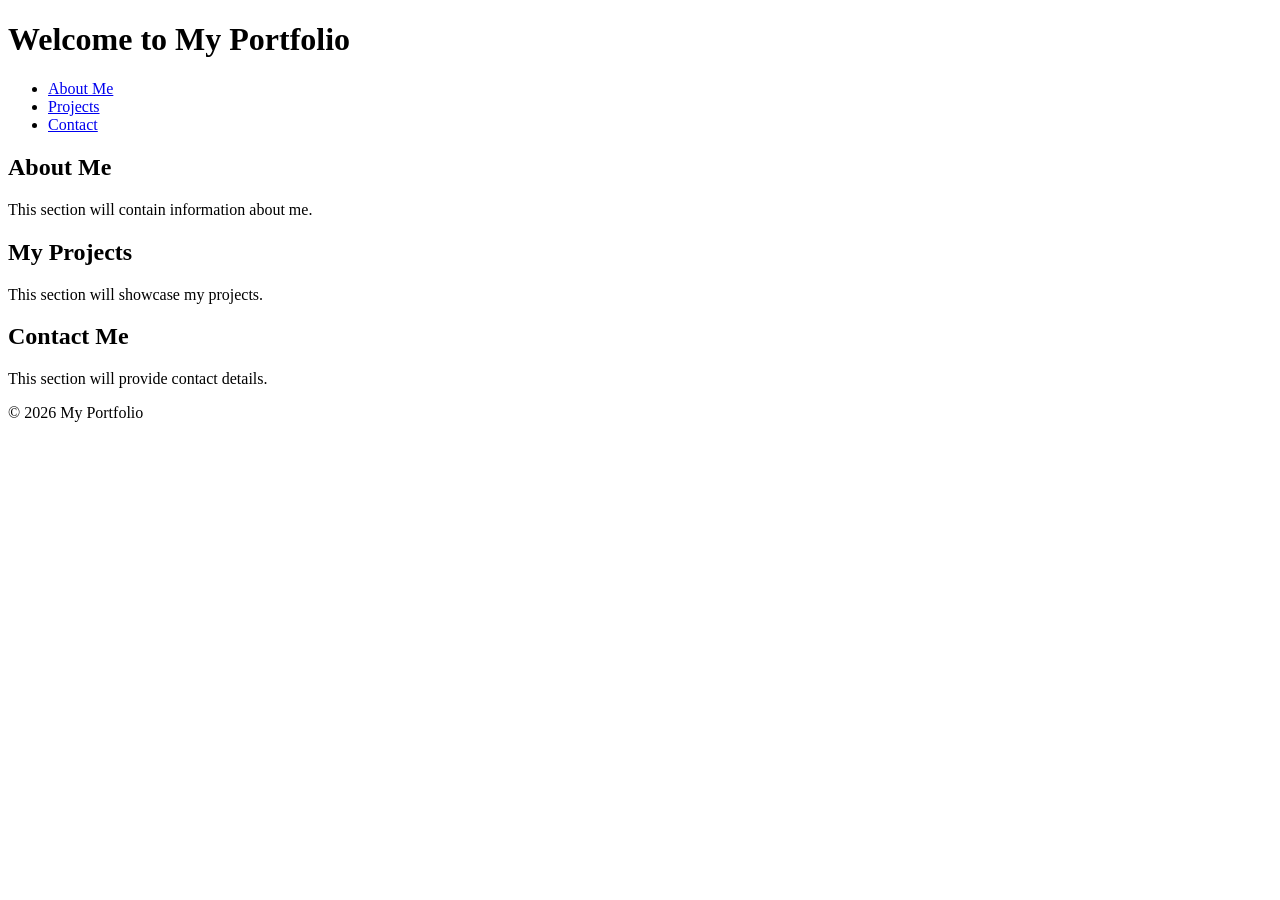
==== index.html @ 27ebf7d4 "Create index.html for portfolio structure" ====
<!DOCTYPE html>
<html lang="en">
<head>
    <meta charset="UTF-8">
    <meta name="viewport" content="width=device-width, initial-scale=1.0">
    <title>Portfolio</title>
</head>
<body>
    <header>
        <h1>Welcome to My Portfolio</h1>
        <nav>
            <ul>
                <li><a href="#about">About Me</a></li>
                <li><a href="#projects">Projects</a></li>
                <li><a href="#contact">Contact</a></li>
            </ul>
        </nav>
    </header>

    <section id="about">
        <h2>About Me</h2>
        <p>This section will contain information about me.</p>
    </section>

    <section id="projects">
        <h2>My Projects</h2>
        <p>This section will showcase my projects.</p>
    </section>

    <section id="contact">
        <h2>Contact Me</h2>
        <p>This section will provide contact details.</p>
    </section>

    <footer>
        <p>&copy; 2026 My Portfolio</p>
    </footer>
</body>
</html>
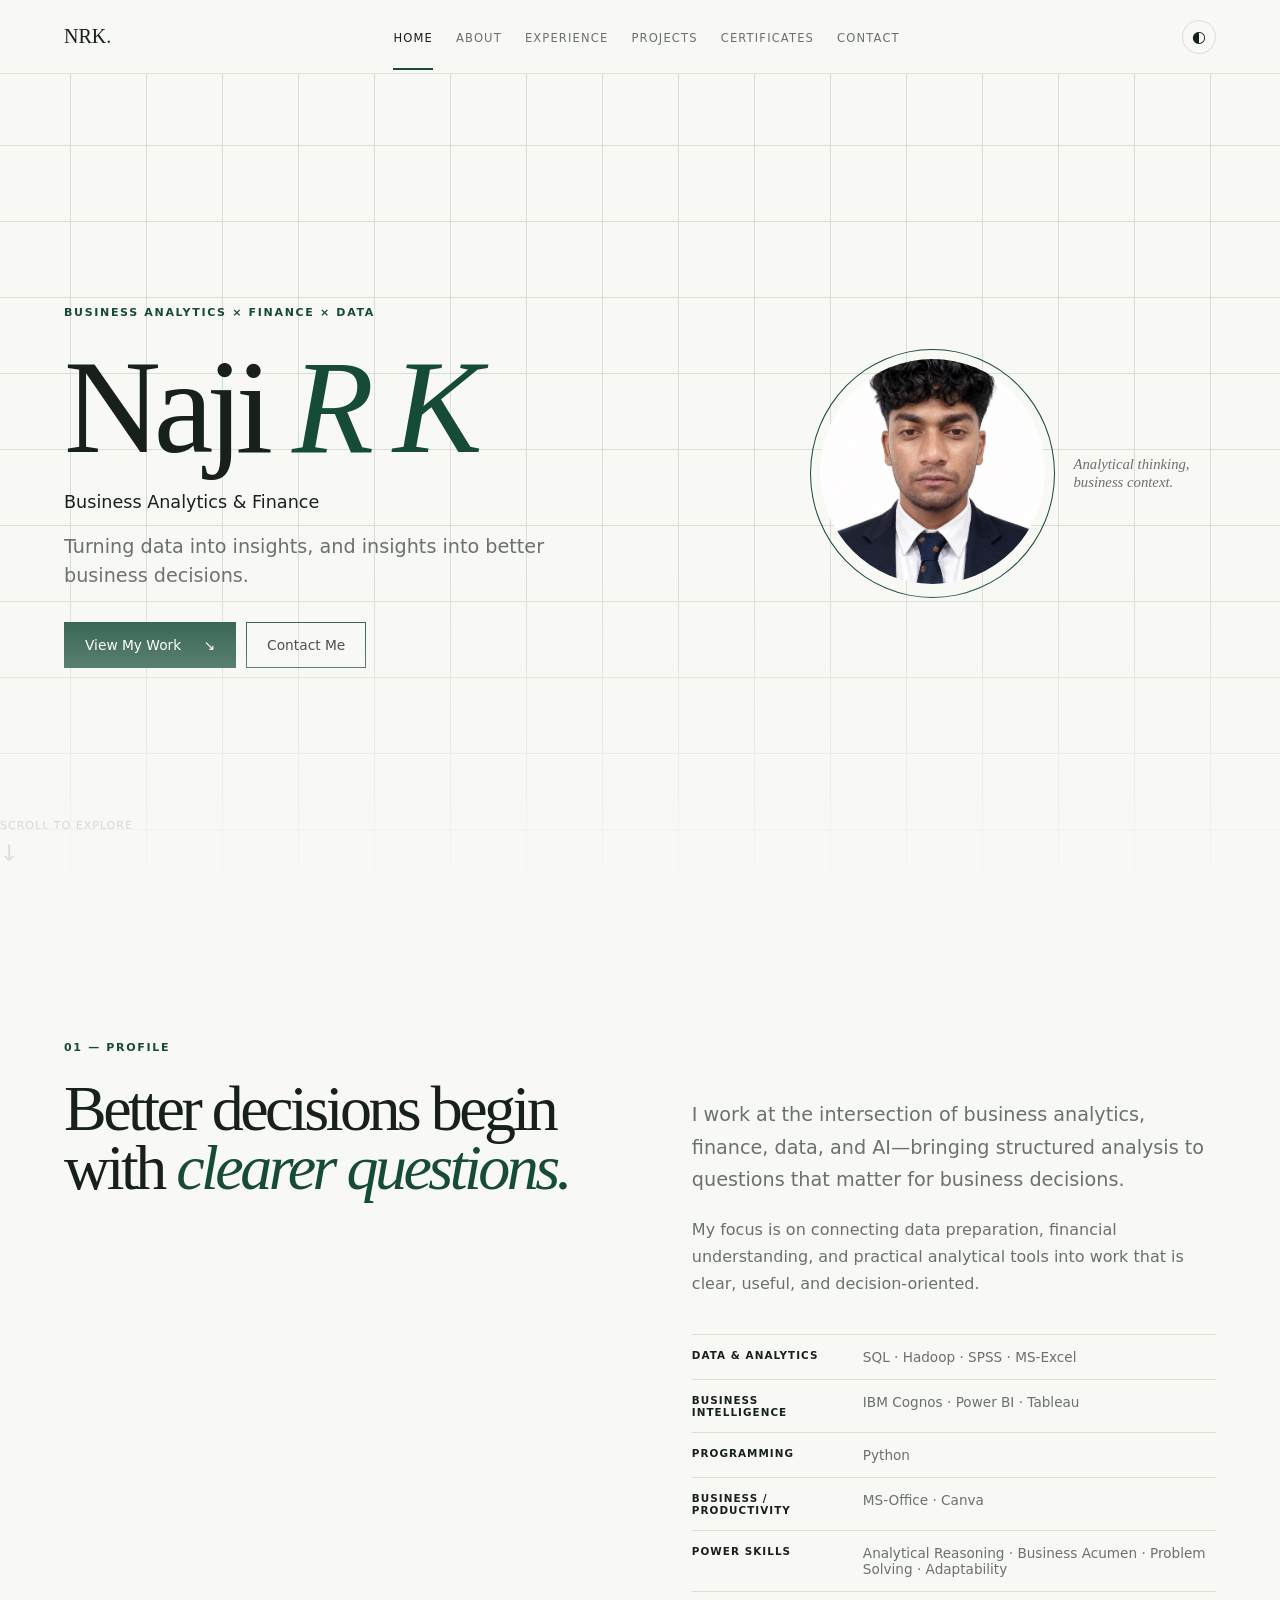
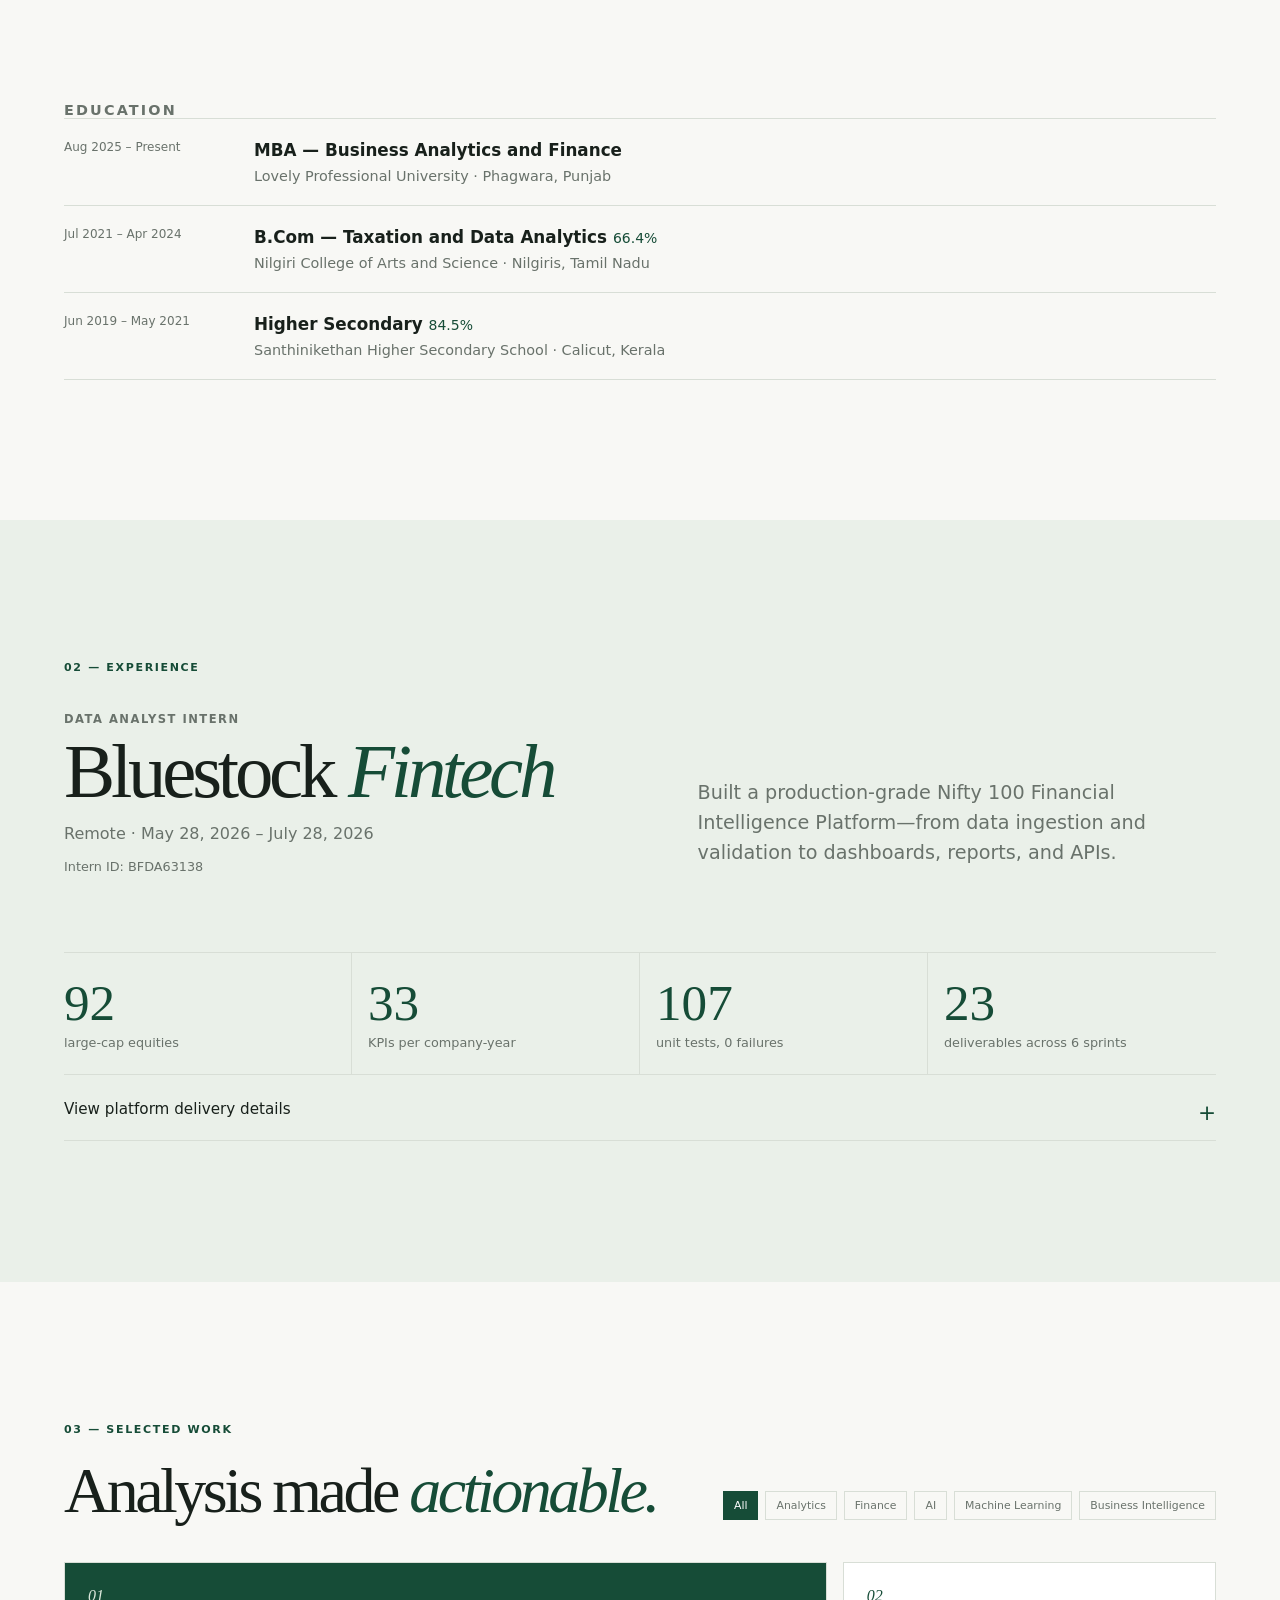
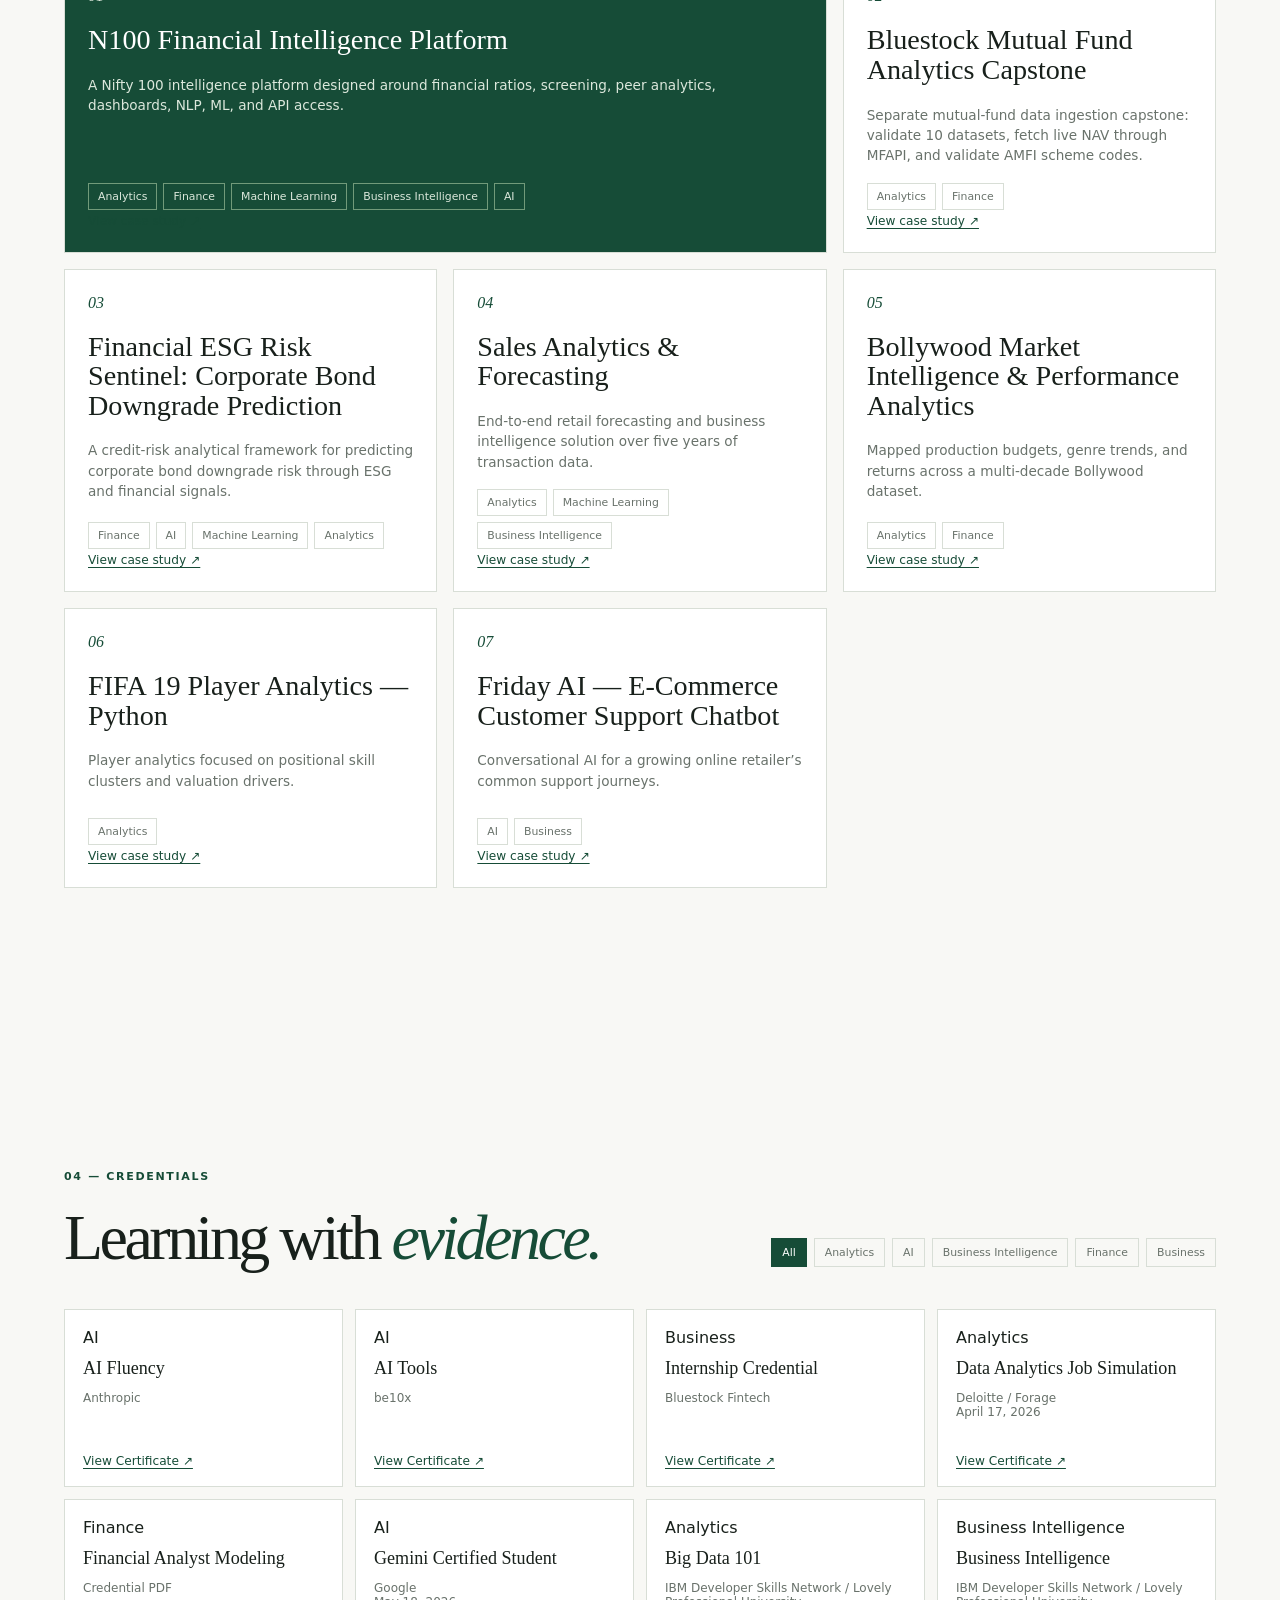
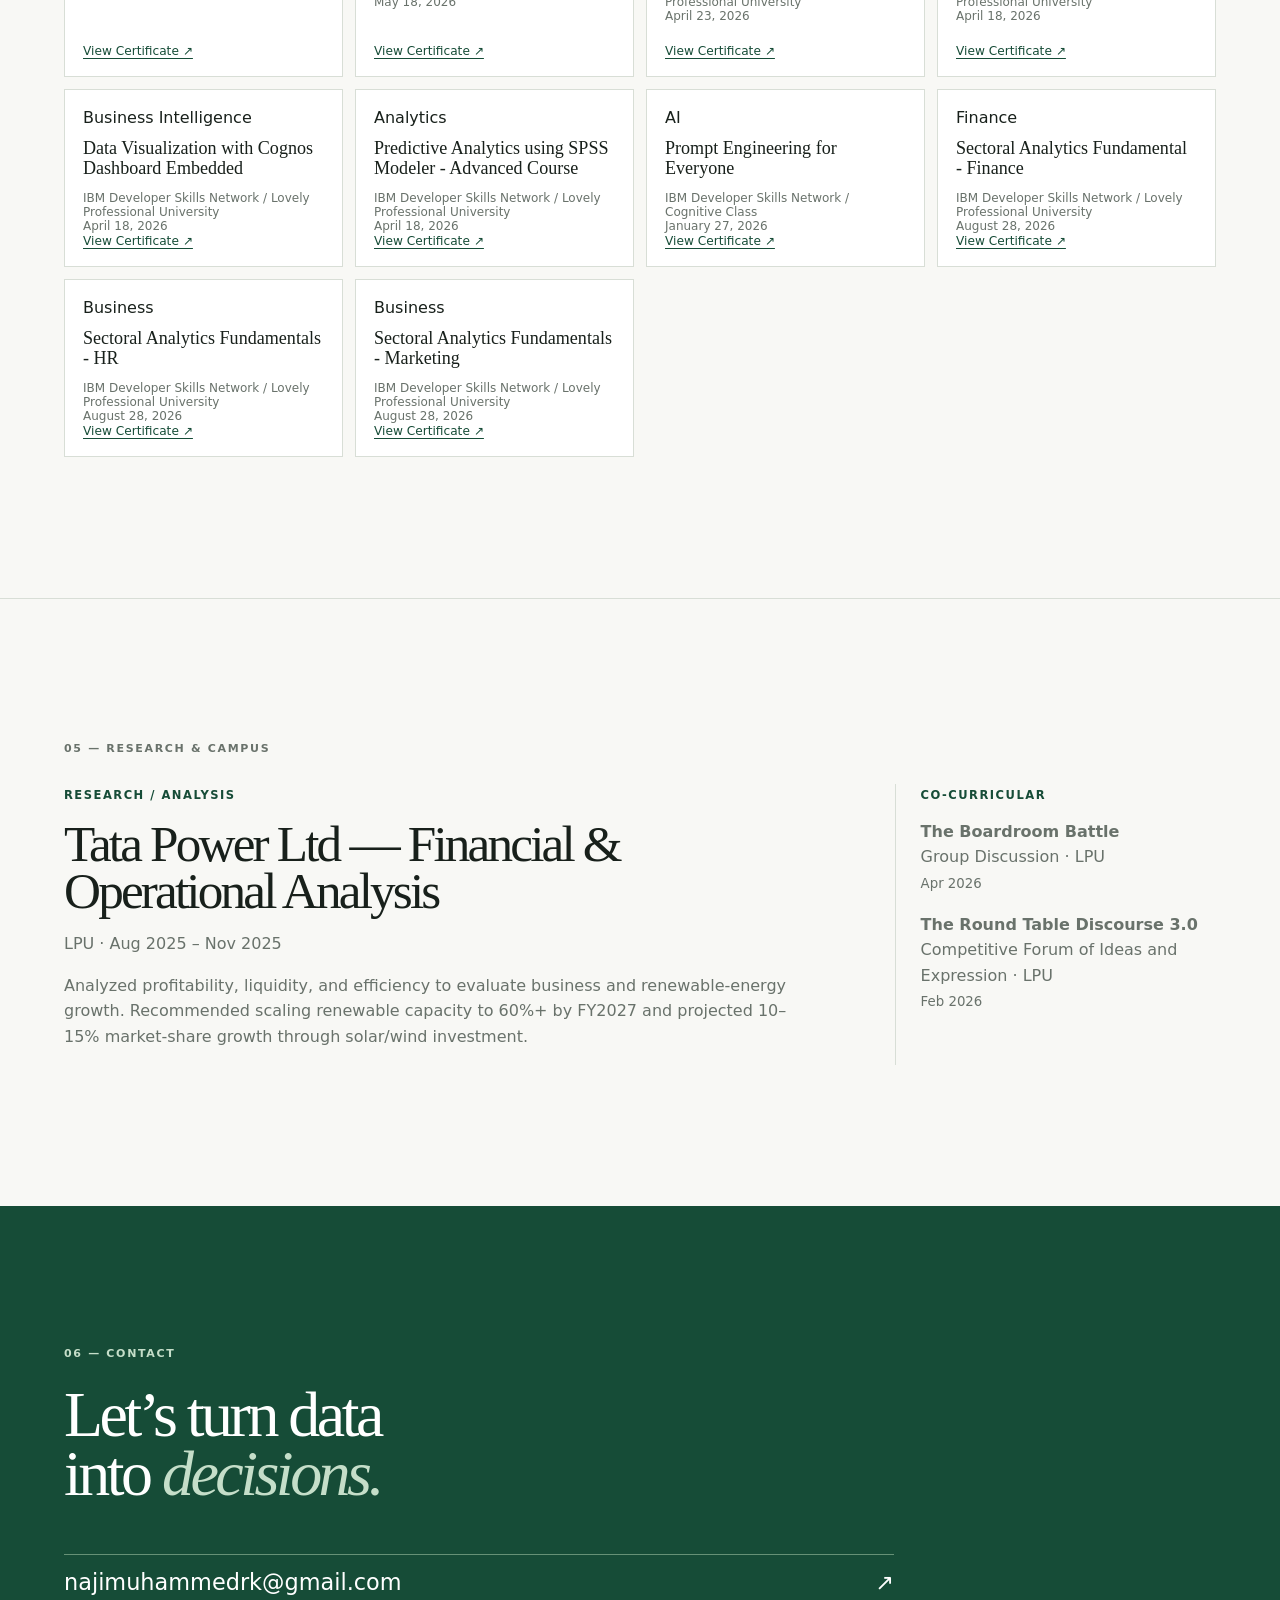
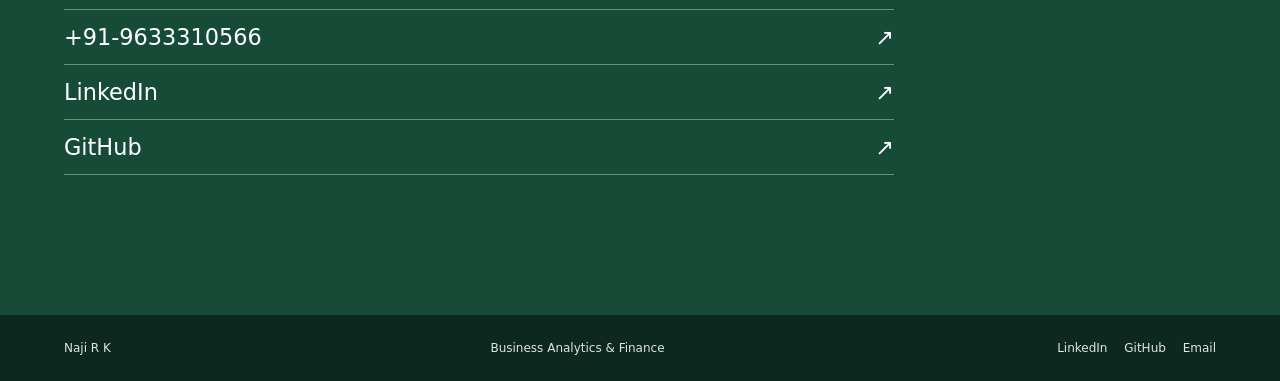
==== commit 14f98131: "Deploy Naji R K portfolio website" ====
--- a/index.html
+++ b/index.html
@@ -1,39 +1,23 @@
-<!DOCTYPE html>
+<!doctype html>
 <html lang="en">
 <head>
-    <meta charset="UTF-8">
-    <meta name="viewport" content="width=device-width, initial-scale=1.0">
-    <title>Portfolio</title>
+  <meta charset="utf-8"><meta name="viewport" content="width=device-width,initial-scale=1">
+  <meta name="description" content="Naji R K — Business Analytics & Finance portfolio.">
+  <meta property="og:title" content="Naji R K | Business Analytics & Finance"><meta property="og:description" content="Turning data into insights, and insights into better business decisions.">
+  <title>Naji R K | Business Analytics &amp; Finance</title><link rel="stylesheet" href="style.css">
 </head>
 <body>
-    <header>
-        <h1>Welcome to My Portfolio</h1>
-        <nav>
-            <ul>
-                <li><a href="#about">About Me</a></li>
-                <li><a href="#projects">Projects</a></li>
-                <li><a href="#contact">Contact</a></li>
-            </ul>
-        </nav>
-    </header>
-
-    <section id="about">
-        <h2>About Me</h2>
-        <p>This section will contain information about me.</p>
-    </section>
-
-    <section id="projects">
-        <h2>My Projects</h2>
-        <p>This section will showcase my projects.</p>
-    </section>
-
-    <section id="contact">
-        <h2>Contact Me</h2>
-        <p>This section will provide contact details.</p>
-    </section>
-
-    <footer>
-        <p>&copy; 2026 My Portfolio</p>
-    </footer>
-</body>
-</html>+<div class="cursor-glow" aria-hidden="true"></div>
+<header class="nav"><a class="wordmark" href="#home">NRK<span>.</span></a><button class="menu-toggle" aria-label="Open navigation" aria-expanded="false">☰</button><nav aria-label="Primary"><a class="active" href="#home">Home</a><a href="#about">About</a><a href="#experience">Experience</a><a href="#projects">Projects</a><a href="#certificates">Certificates</a><a href="#contact">Contact</a></nav><button class="theme-toggle" aria-label="Toggle color theme"><span>◐</span></button></header>
+<main>
+<section id="home" class="hero section"><div class="hero-copy"><p class="eyebrow">Business Analytics × Finance × Data</p><h1>Naji<br><em>R K</em></h1><p class="hero-title">Business Analytics &amp; Finance</p><p class="lede">Turning data into insights, and insights into better business decisions.</p><div class="actions"><a class="button" href="#projects">View My Work <i>↘</i></a><a class="button ghost" href="#contact">Contact Me</a></div></div><div class="portrait-wrap"><div class="portrait-ring"><img src="assets/profile/naji.jpeg" alt="Naji R K"></div><p class="portrait-note">Analytical thinking,<br>business context.</p></div><a class="scroll-cue" href="#about">Scroll to explore <span>↓</span></a></section>
+<section id="about" class="section about"><p class="eyebrow">01 — Profile</p><div class="split"><h2>Better decisions begin with <em>clearer questions.</em></h2><div><p class="lede">I work at the intersection of business analytics, finance, data, and AI—bringing structured analysis to questions that matter for business decisions.</p><p>My focus is on connecting data preparation, financial understanding, and practical analytical tools into work that is clear, useful, and decision-oriented.</p><div class="skill-groups"><div><b>Data &amp; analytics</b><span>SQL · Hadoop · SPSS · MS-Excel</span></div><div><b>Business intelligence</b><span>IBM Cognos · Power BI · Tableau</span></div><div><b>Programming</b><span>Python</span></div><div><b>Business / productivity</b><span>MS-Office · Canva</span></div><div><b>Power skills</b><span>Analytical Reasoning · Business Acumen · Problem Solving · Adaptability</span></div></div></div></div>
+<div class="education"><p class="eyebrow">Education</p><article><span>Aug 2025 – Present</span><div><h3>MBA — Business Analytics and Finance</h3><p>Lovely Professional University · Phagwara, Punjab</p></div></article><article><span>Jul 2021 – Apr 2024</span><div><h3>B.Com — Taxation and Data Analytics <small>66.4%</small></h3><p>Nilgiri College of Arts and Science · Nilgiris, Tamil Nadu</p></div></article><article><span>Jun 2019 – May 2021</span><div><h3>Higher Secondary <small>84.5%</small></h3><p>Santhinikethan Higher Secondary School · Calicut, Kerala</p></div></article></div></section>
+<section id="experience" class="section experience"><p class="eyebrow">02 — Experience</p><div class="experience-head"><div><p class="role">Data Analyst Intern</p><h2>Bluestock <em>Fintech</em></h2><p>Remote · May 28, 2026 – July 28, 2026</p><p class="muted">Intern ID: BFDA63138</p></div><p class="lede">Built a production-grade Nifty 100 Financial Intelligence Platform—from data ingestion and validation to dashboards, reports, and APIs.</p></div><div class="metrics"><div><strong>92</strong><span>large-cap equities</span></div><div><strong>33</strong><span>KPIs per company-year</span></div><div><strong>107</strong><span>unit tests, 0 failures</span></div><div><strong>23</strong><span>deliverables across 6 sprints</span></div></div><details><summary>View platform delivery details <span>+</span></summary><div class="details-grid"><p>Engineered ETL for 12 datasets, with normalization, deduplication, and 16 data-quality rules. Built 1,118 financial-ratio records with bank/NBFC carve-outs and a 15-filter investment screener with six presets.</p><p>Delivered peer analytics across 11 peer groups, 56 radar charts, an 8-screen Streamlit dashboard, an NLP rule engine for 100 companies, 110 PDF reports, KMeans clustering, and a 16-endpoint FastAPI REST API.</p></div><div class="tags"><span>Python 3.10</span><span>pandas</span><span>NumPy</span><span>SQLite</span><span>FastAPI</span><span>Streamlit</span><span>Plotly</span><span>ReportLab</span><span>scikit-learn</span><span>openpyxl</span><span>pytest</span><span>YAML</span></div></details></section>
+<section id="projects" class="section"><p class="eyebrow">03 — Selected Work</p><div class="section-intro"><h2>Analysis made <em>actionable.</em></h2><div class="filters" data-filter="projects"><button class="selected" data-value="all">All</button><button data-value="Analytics">Analytics</button><button data-value="Finance">Finance</button><button data-value="AI">AI</button><button data-value="Machine Learning">Machine Learning</button><button data-value="Business Intelligence">Business Intelligence</button></div></div><div id="project-grid" class="project-grid"></div></section>
+<section id="certificates" class="section certificates"><p class="eyebrow">04 — Credentials</p><div class="section-intro"><h2>Learning with <em>evidence.</em></h2><div class="filters" data-filter="certificates"><button class="selected" data-value="all">All</button><button data-value="Analytics">Analytics</button><button data-value="AI">AI</button><button data-value="Business Intelligence">Business Intelligence</button><button data-value="Finance">Finance</button><button data-value="Business">Business</button></div></div><div id="certificate-grid" class="certificate-grid"></div></section>
+<section class="section research"><p class="eyebrow">05 — Research &amp; Campus</p><div class="research-grid"><article><span class="label">Research / analysis</span><h2>Tata Power Ltd — Financial &amp; Operational Analysis</h2><p>LPU · Aug 2025 – Nov 2025</p><p>Analyzed profitability, liquidity, and efficiency to evaluate business and renewable-energy growth. Recommended scaling renewable capacity to 60%+ by FY2027 and projected 10–15% market-share growth through solar/wind investment.</p></article><aside><span class="label">Co-curricular</span><p><b>The Boardroom Battle</b><br>Group Discussion · LPU<br><small>Apr 2026</small></p><p><b>The Round Table Discourse 3.0</b><br>Competitive Forum of Ideas and Expression · LPU<br><small>Feb 2026</small></p></aside></div></section>
+<section id="contact" class="section contact"><p class="eyebrow">06 — Contact</p><h2>Let’s turn data<br>into <em>decisions.</em></h2><div class="contact-links"><a href="mailto:najimuhammedrk@gmail.com">najimuhammedrk@gmail.com <span>↗</span></a><a href="tel:+919633310566">+91-9633310566 <span>↗</span></a><a href="https://www.linkedin.com/in/naji-rk/" target="_blank" rel="noopener">LinkedIn <span>↗</span></a><a href="https://github.com/najimuhammedrk-sudo" target="_blank" rel="noopener">GitHub <span>↗</span></a></div></section>
+</main><footer><span>Naji R K</span><span>Business Analytics &amp; Finance</span><div><a href="https://www.linkedin.com/in/naji-rk/" target="_blank" rel="noopener">LinkedIn</a> <a href="https://github.com/najimuhammedrk-sudo" target="_blank" rel="noopener">GitHub</a> <a href="mailto:najimuhammedrk@gmail.com">Email</a></div></footer>
+<dialog id="modal" aria-labelledby="modal-title"><button class="modal-close" aria-label="Close modal">×</button><div id="modal-content"></div></dialog><script src="script.js"></script>
+</body></html>
--- a/style.css
+++ b/style.css
@@ -0,0 +1,144 @@
+:root{--bg:#f8f8f5;--surface:#fff;--ink:#18201b;--muted:#69726b;--line:#d8ded6;--accent:#164c37;--pale:#eaf0e9;font-family:Inter,ui-sans-serif,system-ui,-apple-system,BlinkMacSystemFont,"Segoe UI",sans-serif;color:var(--ink);background:var(--bg);scroll-behavior:smooth}
+*{box-sizing:border-box}
+body{margin:0;overflow-x:hidden;background:var(--bg);transition:background .35s,color .35s}
+body.dark{--bg:#121613;--surface:#181d19;--ink:#eef2ec;--muted:#aab3ab;--line:#354038;--accent:#7caa8b;--pale:#202b23}
+.nav{height:74px;display:flex;align-items:center;justify-content:space-between;padding:0 clamp(22px,5vw,76px);position:sticky;top:0;z-index:10;background:color-mix(in srgb,var(--bg) 91%,transparent);backdrop-filter:blur(14px);border-bottom:1px solid color-mix(in srgb,var(--line) 70%,transparent)}
+.wordmark{font-family:Georgia,serif;font-size:1.25rem;color:var(--ink);text-decoration:none}
+.wordmark span,.eyebrow{color:var(--accent)}
+nav{display:flex;gap:23px}
+nav a{font-size:.72rem;text-transform:uppercase;letter-spacing:.1em;color:var(--muted);text-decoration:none;padding:27px 0 23px;border-bottom:2px solid transparent}
+nav a:hover,nav a.active{color:var(--ink);border-color:var(--accent)}
+button{font:inherit}
+.theme-toggle,.menu-toggle{border:1px solid var(--line);background:transparent;color:var(--ink);height:34px;width:34px;border-radius:50%;cursor:pointer}
+.menu-toggle{display:none}
+.section{max-width:1320px;margin:auto;padding:clamp(74px,11vw,145px) clamp(22px,5vw,76px)}
+.hero{min-height:calc(100vh - 74px);display:grid;grid-template-columns:1.25fr .75fr;align-items:center;position:relative;background-image:linear-gradient(var(--line) 1px,transparent 1px),linear-gradient(90deg,var(--line) 1px,transparent 1px);background-size:76px 76px;background-position:center;mask-image:linear-gradient(to bottom,#000 60%,transparent)}
+.eyebrow{font-size:.69rem;text-transform:uppercase;letter-spacing:.15em;font-weight:700;margin:0 0 26px}
+.hero h1,h2{font-family:Georgia,"Times New Roman",serif;font-weight:400;letter-spacing:-.055em;line-height:.92;margin:0}
+.hero h1{font-size:clamp(4.8rem,10.5vw,10rem)}
+em{font-style:italic;color:var(--accent)}
+.hero-title{font-size:1.1rem;margin:24px 0 11px}
+.lede{font-size:clamp(1rem,1.5vw,1.25rem);line-height:1.55;max-width:560px;color:var(--muted)}
+.actions{display:flex;gap:10px;margin-top:31px}
+.button{background:var(--accent);color:#fff;padding:14px 20px;text-decoration:none;font-size:.86rem;border:1px solid var(--accent);transition:transform .2s}
+.button:hover{transform:translateY(-3px)}
+.button i{font-style:normal;margin-left:18px}
+.button.ghost{color:var(--ink);background:transparent}
+.portrait-wrap{display:flex;align-items:center;gap:18px;justify-content:center}
+.portrait-ring{width:clamp(150px,20vw,245px);aspect-ratio:1;border-radius:50%;padding:9px;border:1px solid var(--accent);transition:transform .4s}
+.portrait-ring:hover{transform:rotate(4deg) scale(1.03)}
+.portrait-ring img{width:100%;height:100%;object-fit:cover;border-radius:50%;filter:saturate(.87)}
+.portrait-note{font-family:Georgia,serif;font-style:italic;line-height:1.25;color:var(--muted);font-size:.92rem}
+.scroll-cue{position:absolute;bottom:34px;color:var(--muted);font-size:.7rem;text-decoration:none;letter-spacing:.08em;text-transform:uppercase}
+.scroll-cue span{display:block;color:var(--accent);font-size:1.4rem;margin-top:8px}
+.split{display:grid;grid-template-columns:1fr 1fr;gap:9%;align-items:start}
+.split h2,.section-intro h2,.contact h2{font-size:clamp(2.8rem,5vw,5.7rem)}
+.split p{line-height:1.7;color:var(--muted)}
+.skill-groups{margin-top:36px;border-top:1px solid var(--line)}
+.skill-groups div{padding:14px 0;border-bottom:1px solid var(--line);display:grid;grid-template-columns:155px 1fr;gap:16px;font-size:.85rem}
+.skill-groups b{text-transform:uppercase;font-size:.65rem;letter-spacing:.1em}
+.skill-groups span{color:var(--muted)}
+.education{margin-top:110px}
+.education article{display:grid;grid-template-columns:190px 1fr;padding:21px 0;border-top:1px solid var(--line)}
+.education article:last-child{border-bottom:1px solid var(--line)}
+.education article>span{font-size:.75rem;color:var(--muted)}
+h3{margin:0;font-size:1.05rem}
+.education p{margin:8px 0 0;color:var(--muted);font-size:.9rem}
+.education small{color:var(--accent);font-weight:400}
+.experience{background:var(--pale);max-width:none;padding-left:max(5vw,calc((100vw - 1320px)/2 + 5vw));padding-right:max(5vw,calc((100vw - 1320px)/2 + 5vw))}
+.experience-head{display:grid;grid-template-columns:1fr 1fr;gap:10%;align-items:end}
+.role,.label{color:var(--accent);font-size:.72rem;text-transform:uppercase;letter-spacing:.13em;font-weight:700}
+.experience h2{font-size:clamp(3.2rem,6vw,6rem)}
+.experience-head p{color:var(--muted)}
+.muted{font-size:.8rem}
+.metrics{display:grid;grid-template-columns:repeat(4,1fr);border-top:1px solid var(--line);border-bottom:1px solid var(--line);margin:65px 0 25px}
+.metrics div{padding:24px 16px;border-right:1px solid var(--line)}
+.metrics div:first-child{padding-left:0}
+.metrics div:last-child{border:0}
+.metrics strong{display:block;font:400 clamp(2.3rem,4vw,4rem)/1 Georgia,serif;color:var(--accent)}
+.metrics span{display:block;color:var(--muted);font-size:.8rem;margin-top:7px}
+details{border-bottom:1px solid var(--line);padding-bottom:22px}
+summary{cursor:pointer;list-style:none;font-size:.95rem}
+summary::-webkit-details-marker{display:none}
+summary span{float:right;font-size:1.35rem;color:var(--accent)}
+.details-grid{display:grid;grid-template-columns:1fr 1fr;gap:30px;color:var(--muted);line-height:1.6;font-size:.9rem;margin-top:22px}
+.tags{display:flex;gap:8px;flex-wrap:wrap}
+.tags span,.project-tags span{padding:6px 9px;border:1px solid var(--line);font-size:.68rem;color:var(--muted)}
+.section-intro{display:flex;justify-content:space-between;gap:30px;align-items:end;margin-bottom:42px}
+.filters{display:flex;flex-wrap:wrap;justify-content:flex-end;gap:7px}
+.filters button{background:transparent;border:1px solid var(--line);padding:7px 10px;color:var(--muted);font-size:.68rem;cursor:pointer}
+.filters button.selected,.filters button:hover{background:var(--accent);border-color:var(--accent);color:#fff}
+.project-grid{display:grid;grid-template-columns:repeat(12,1fr);gap:16px}
+.project-card{grid-column:span 4;min-height:280px;border:1px solid var(--line);padding:23px;display:flex;flex-direction:column;justify-content:space-between;cursor:pointer;background:var(--surface);transition:transform .25s,border-color .25s}
+.project-card:first-child{grid-column:span 8;background:var(--accent);color:#fff}
+.project-card:hover{transform:translateY(-5px);border-color:var(--accent)}
+.project-card .number{font:italic 1rem Georgia,serif;color:var(--accent)}
+.project-card:first-child .number,.project-card:first-child .project-tags span{color:#dce8dc;border-color:#719a7a}
+.project-card h3{font:400 clamp(1.4rem,2.2vw,2.25rem)/1.05 Georgia,serif;margin:20px 0}
+.project-card p{font-size:.85rem;line-height:1.5;color:var(--muted);margin:0}
+.project-card:first-child p{color:#dce8dc}
+.project-tags{display:flex;flex-wrap:wrap;gap:6px;margin-top:17px}
+.certificate-grid{display:grid;grid-template-columns:repeat(4,1fr);gap:12px}
+.certificate-card{padding:18px;border:1px solid var(--line);background:var(--surface);min-height:178px;display:flex;flex-direction:column;align-items:flex-start;justify-content:space-between}
+.certificate-card h3{font:400 1.13rem/1.1 Georgia,serif;margin:12px 0}
+.certificate-card p{font-size:.75rem;color:var(--muted);margin:0}
+.certificate-card button,.project-card button{border:0;background:none;padding:0;color:var(--accent);font-size:.76rem;cursor:pointer;text-decoration:underline;text-underline-offset:3px}
+.research{border-top:1px solid var(--line)}
+.research-grid{display:grid;grid-template-columns:1.4fr .6fr;gap:7%;margin-top:14px}
+.research h2{font-size:clamp(2.2rem,4vw,4.2rem);margin:17px 0}
+.research p{color:var(--muted);line-height:1.6}
+.research aside{border-left:1px solid var(--line);padding-left:25px}
+.contact{min-height:72vh;display:flex;flex-direction:column;justify-content:center;background:var(--accent);color:#fff;max-width:none;padding-left:max(5vw,calc((100vw - 1320px)/2 + 5vw));padding-right:max(5vw,calc((100vw - 1320px)/2 + 5vw))}
+.contact .eyebrow,.contact em{color:#c5dec9}
+.contact-links{margin-top:50px;max-width:830px}
+.contact-links a{display:flex;justify-content:space-between;border-top:1px solid #669176;padding:14px 0;color:#fff;text-decoration:none;font-size:clamp(1rem,2vw,1.4rem)}
+.contact-links a:last-child{border-bottom:1px solid #669176}
+footer{padding:26px clamp(22px,5vw,76px);display:flex;justify-content:space-between;gap:20px;background:#0d281e;color:#dce8dc;font-size:.75rem}
+footer a{color:#dce8dc;margin-left:13px;text-decoration:none}
+dialog{width:min(1060px,94vw);height:min(90vh,800px);padding:0;border:0;background:var(--surface);color:var(--ink);box-shadow:0 20px 70px #0008}
+dialog::backdrop{background:#07120ce0;backdrop-filter:blur(4px)}
+.modal-close{position:absolute;right:12px;top:10px;width:35px;height:35px;border:0;border-radius:50%;font-size:1.55rem;z-index:2;color:var(--ink);background:var(--bg);cursor:pointer}
+.modal-inner{height:100%;overflow:auto;padding:45px}
+.modal-inner h2{font-size:clamp(2rem,4vw,4rem);margin-bottom:14px}
+.modal-inner p{line-height:1.65;color:var(--muted)}
+.modal-inner iframe{width:100%;height:calc(min(90vh,800px) - 70px);border:0;margin-top:0}
+.modal-metrics{display:flex;gap:8px;flex-wrap:wrap;margin:24px 0}
+.modal-metrics span{border:1px solid var(--line);padding:10px;font-size:.8rem}
+.github-link{display:inline-block;margin:12px 0 25px;color:var(--accent);font-weight:700}
+.cursor-glow{position:fixed;width:320px;height:320px;border-radius:50%;pointer-events:none;z-index:-1;background:radial-gradient(circle,var(--pale),transparent 65%);transform:translate(-50%,-50%);opacity:.65}
+@media(max-width:760px){.nav{height:62px;padding:0 20px}
+.menu-toggle{display:block;order:3}
+nav{display:none;position:absolute;top:62px;left:0;right:0;background:var(--surface);padding:10px 20px 18px;border-bottom:1px solid var(--line);flex-direction:column;gap:0}
+nav.open{display:flex}
+nav a{padding:13px 0;border:0}
+.theme-toggle{margin-left:auto;margin-right:12px}
+.section{padding:72px 22px}
+.hero{min-height:calc(100svh - 62px);grid-template-columns:1fr;padding-top:20px}
+.portrait-wrap{justify-content:flex-start;margin-top:36px}
+.scroll-cue{bottom:15px}
+.split,.experience-head,.research-grid{grid-template-columns:1fr;gap:30px}
+.skill-groups div,.education article{grid-template-columns:1fr;gap:6px}
+.education{margin-top:70px}
+.metrics{grid-template-columns:1fr 1fr;margin-top:40px}
+.metrics div{padding:18px 12px;border-bottom:1px solid var(--line)}
+.metrics div:nth-child(2){border-right:0}
+.details-grid{grid-template-columns:1fr}
+.section-intro{display:block}
+.filters{justify-content:flex-start;margin-top:25px}
+.project-grid{grid-template-columns:1fr}
+.project-card,.project-card:first-child{grid-column:auto;min-height:230px}
+.certificate-grid{grid-template-columns:1fr 1fr}
+.research aside{border-left:0;border-top:1px solid var(--line);padding:25px 0 0}
+.contact{min-height:65svh}
+.contact h2{font-size:clamp(3rem,13vw,5rem)}
+footer{flex-direction:column}
+footer a{margin:0 13px 0 0}
+.modal-inner{padding:48px 18px 18px}
+.modal-inner iframe{height:calc(min(90vh,800px) - 65px)}
+}
+@media(prefers-reduced-motion:reduce){*,*:before,*:after{scroll-behavior:auto!important;transition:none!important;animation:none!important}
+}
+
+/* Refined motion — deliberately restrained to preserve the editorial visual language. */
+.hero h1{white-space:nowrap}.hero h1 br{display:none}.hero h1 em:before{content:" "}nav a{transition:color .25s ease,border-color .25s ease}.theme-toggle,.menu-toggle{transition:transform .25s ease,border-color .25s ease}.theme-toggle:hover{transform:rotate(12deg)}.portrait-wrap{transform:translateY(-14px)}.portrait-ring{animation:portrait-float 6s ease-in-out infinite}.portrait-ring:hover{transform:rotate(2deg) scale(1.03);animation-play-state:paused}.button{transition:transform .28s cubic-bezier(.2,.8,.2,1),box-shadow .28s ease,background .28s ease}.button:hover{box-shadow:0 9px 20px color-mix(in srgb,var(--accent) 25%,transparent)}.button:active{transform:translateY(-1px)}.project-card{transition:transform .35s cubic-bezier(.2,.8,.2,1),border-color .3s ease,box-shadow .3s ease}.project-card:hover{transform:translateY(-6px) scale(1.006);box-shadow:0 13px 30px color-mix(in srgb,var(--ink) 8%,transparent)}.certificate-card{transition:transform .3s cubic-bezier(.2,.8,.2,1),border-color .3s ease,box-shadow .3s ease}.certificate-card:hover{transform:translateY(-4px);border-color:var(--accent);box-shadow:0 10px 24px color-mix(in srgb,var(--ink) 7%,transparent)}.metrics.metric-visible div{animation:metric-in .55s cubic-bezier(.2,.8,.2,1) both}.metrics.metric-visible div:nth-child(2){animation-delay:.07s}.metrics.metric-visible div:nth-child(3){animation-delay:.14s}.metrics.metric-visible div:nth-child(4){animation-delay:.21s}dialog[open]{animation:modal-in .28s cubic-bezier(.2,.8,.2,1)}dialog::backdrop{animation:backdrop-in .28s ease}.cursor-glow{transition:left .5s ease-out,top .5s ease-out}.reveal{opacity:0;transform:translateY(22px);transition:opacity .65s ease,transform .65s cubic-bezier(.2,.8,.2,1)}.reveal.is-visible{opacity:1;transform:none}@keyframes portrait-float{0%,100%{translate:0 0}50%{translate:0 -7px}}@keyframes metric-in{from{opacity:0;transform:translateY(12px)}to{opacity:1;transform:none}}@keyframes modal-in{from{opacity:0;transform:translateY(10px) scale(.985)}to{opacity:1;transform:none}}@keyframes backdrop-in{from{opacity:0}to{opacity:1}}
+ 
